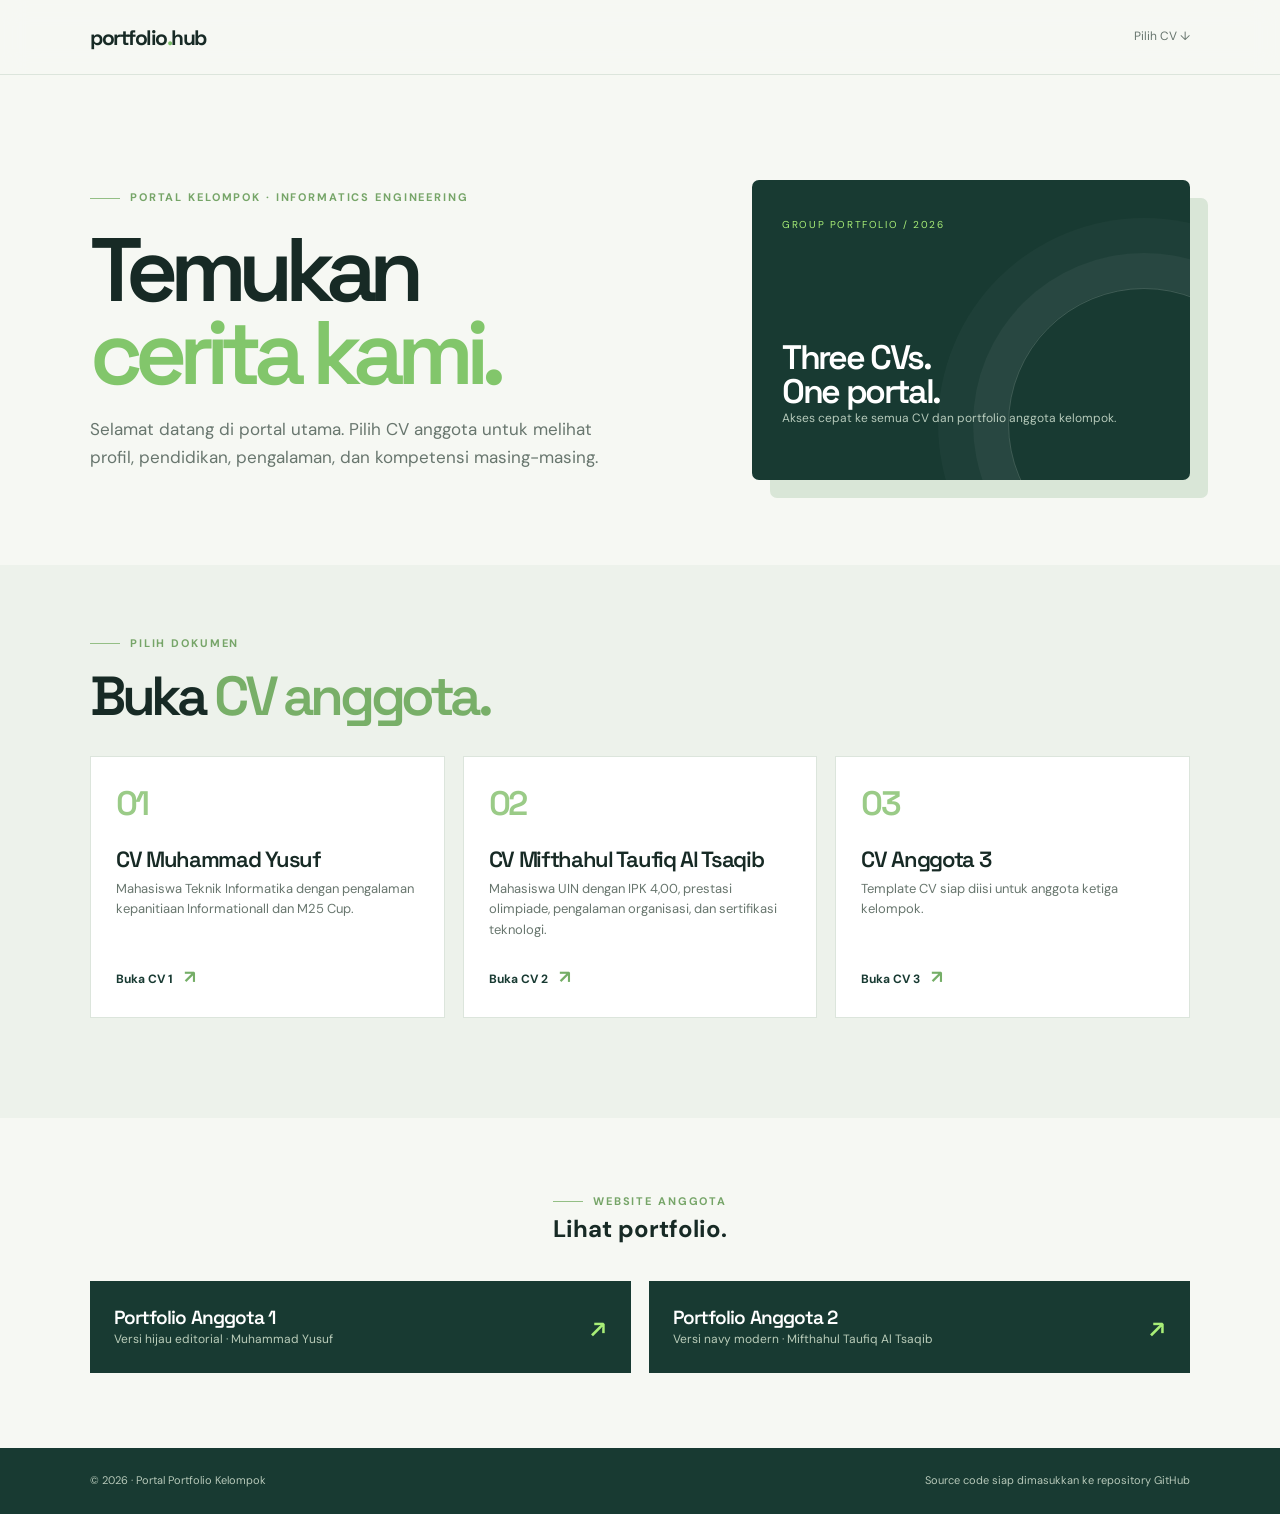
==== index.html @ f795f119 "initial commit" ====
<!DOCTYPE html>
<html lang="id">
<head>
  <meta charset="UTF-8">
  <meta name="viewport" content="width=device-width, initial-scale=1.0">
  <meta name="description" content="Portal portfolio dan CV anggota kelompok.">
  <title>Portfolio Hub | CV & Portfolio</title>
  <link rel="preconnect" href="https://fonts.googleapis.com">
  <link rel="preconnect" href="https://fonts.gstatic.com" crossorigin>
  <link href="https://fonts.googleapis.com/css2?family=DM+Sans:wght@400;500;600;700&family=Space+Grotesk:wght@500;600;700&display=swap" rel="stylesheet">
  <style>
    :root{--ink:#172a25;--muted:#68766e;--paper:#f6f8f3;--deep:#183a32;--lime:#a8ee77;--line:#dce5dc;--orange:#e3a15f}
    *{box-sizing:border-box;margin:0;padding:0}html{scroll-behavior:smooth}body{background:var(--paper);color:var(--ink);font:16px/1.6 "DM Sans",sans-serif}.container{width:min(1100px,calc(100% - 44px));margin:auto}.header{border-bottom:1px solid var(--line);background:#f6f8f3eb;backdrop-filter:blur(12px);position:sticky;top:0;z-index:5}.nav{height:74px;display:flex;align-items:center;justify-content:space-between}.brand{color:var(--ink);font:700 21px "Space Grotesk";letter-spacing:-.07em;text-decoration:none}.brand span{color:#7bbd69}.nav a:not(.brand){color:var(--muted);font-size:12px;text-decoration:none}.hero{padding:105px 0 85px;display:grid;grid-template-columns:1.15fr .85fr;gap:70px;align-items:center}.eyebrow{color:#76a568;text-transform:uppercase;letter-spacing:.17em;font-size:11px;font-weight:700;display:flex;align-items:center;gap:10px}.eyebrow:before{content:"";width:30px;height:1px;background:#94bf85}.hero h1{font:600 clamp(54px,8vw,90px)/.92 "Space Grotesk";letter-spacing:-.09em;margin:22px 0}.hero h1 span{color:#82c66b}.hero-copy>p:last-of-type{max-width:520px;color:var(--muted);font-size:17px}.hero-card{background:var(--deep);color:#fff;padding:30px;border-radius:7px;min-height:300px;box-shadow:18px 18px 0 #d9e6d7;position:relative;overflow:hidden}.hero-card:after{content:"";position:absolute;width:270px;height:270px;border:1px solid #ffffff2b;border-radius:50%;right:-90px;bottom:-80px;box-shadow:0 0 0 35px #ffffff0b,0 0 0 70px #ffffff07}.hero-card small{color:var(--lime);font-size:10px;letter-spacing:.16em}.hero-card h2{font:600 34px/1 "Space Grotesk";letter-spacing:-.07em;margin-top:105px}.hero-card p{color:#b5c9ba;font-size:12px}.section{padding:70px 0 100px;background:#edf2eb}.section-heading{margin-bottom:32px}.section h2{font:600 clamp(35px,5vw,55px)/1 "Space Grotesk";letter-spacing:-.08em;margin-top:16px}.section h2 span{color:#78af68}.portal-grid{display:grid;grid-template-columns:repeat(3,1fr);gap:18px}.portal-card{background:#fff;border:1px solid var(--line);padding:25px;min-height:235px;display:flex;flex-direction:column;justify-content:space-between;transition:.2s}.portal-card:hover{transform:translateY(-5px);box-shadow:0 14px 25px #21372b12}.portal-number{font:600 34px "Space Grotesk";color:#9acb87;letter-spacing:-.08em}.portal-card h3{font:600 22px "Space Grotesk";letter-spacing:-.06em;margin-top:20px}.portal-card p{font-size:13px;color:var(--muted);margin:6px 0 22px}.portal-link{color:var(--deep);font-size:12px;font-weight:700;text-decoration:none}.portal-link span{color:#75ae67;font-size:18px;margin-left:8px}.portfolio-links{padding:75px 0}.portfolio-links .section-heading{text-align:center}.portfolio-links .eyebrow{justify-content:center}.portfolio-list{display:grid;grid-template-columns:1fr 1fr;gap:18px}.portfolio-item{padding:24px;background:var(--deep);color:#fff;text-decoration:none;display:flex;align-items:center;justify-content:space-between}.portfolio-item:hover{background:#255045}.portfolio-item h3{font:600 19px "Space Grotesk";letter-spacing:-.05em}.portfolio-item p{color:#b9ccb9;font-size:12px}.portfolio-item strong{color:var(--lime);font:500 27px "Space Grotesk"}.footer{background:var(--deep);color:#b6c8b9;padding:24px 0;font-size:11px}.footer .container{display:flex;justify-content:space-between;gap:20px}.footer a{color:#fff;text-decoration:none}@media(max-width:720px){.container{width:calc(100% - 34px)}.hero{grid-template-columns:1fr;gap:50px;padding:75px 0}.hero-card{min-height:270px}.portal-grid,.portfolio-list{grid-template-columns:1fr}.footer .container{flex-wrap:wrap}}
  </style>
</head>
<body>
  <header class="header"><nav class="nav container"><a class="brand" href="#home">portfolio<span>.</span>hub</a><a href="#cv">Pilih CV ↓</a></nav></header>
  <main>
    <section id="home" class="hero container">
      <div class="hero-copy"><p class="eyebrow">Portal kelompok · Informatics Engineering</p><h1>Temukan<br /><span>cerita kami.</span></h1><p>Selamat datang di portal utama. Pilih CV anggota untuk melihat profil, pendidikan, pengalaman, dan kompetensi masing-masing.</p></div>
      <div class="hero-card"><small>GROUP PORTFOLIO / 2026</small><h2>Three CVs.<br>One portal.</h2><p>Akses cepat ke semua CV dan portfolio anggota kelompok.</p></div>
    </section>
    <section id="cv" class="section"><div class="container"><div class="section-heading"><p class="eyebrow">Pilih dokumen</p><h2>Buka <span>CV anggota.</span></h2></div><div class="portal-grid">
      <article class="portal-card"><div><div class="portal-number">01</div><h3>CV Muhammad Yusuf</h3><p>Mahasiswa Teknik Informatika dengan pengalaman kepanitiaan Informationall dan M25 Cup.</p></div><a class="portal-link" href="cv-1.html">Buka CV 1 <span>↗</span></a></article>
      <article class="portal-card"><div><div class="portal-number">02</div><h3>CV Mifthahul Taufiq Al Tsaqib</h3><p>Mahasiswa UIN dengan IPK 4,00, prestasi olimpiade, pengalaman organisasi, dan sertifikasi teknologi.</p></div><a class="portal-link" href="cv-2.html">Buka CV 2 <span>↗</span></a></article>
      <article class="portal-card"><div><div class="portal-number">03</div><h3>CV Anggota 3</h3><p>Template CV siap diisi untuk anggota ketiga kelompok.</p></div><a class="portal-link" href="cv-3.html">Buka CV 3 <span>↗</span></a></article>
    </div></div></section>
    <section class="portfolio-links"><div class="container"><div class="section-heading"><p class="eyebrow">Website anggota</p><h2>Lihat <span>portfolio.</span></h2></div><div class="portfolio-list"><a class="portfolio-item" href="portfolio-anggota-1/index.html"><div><h3>Portfolio Anggota 1</h3><p>Versi hijau editorial · Muhammad Yusuf</p></div><strong>↗</strong></a><a class="portfolio-item" href="portfolio-anggota-2/index.html"><div><h3>Portfolio Anggota 2</h3><p>Versi navy modern · Mifthahul Taufiq Al Tsaqib</p></div><strong>↗</strong></a></div></div></section>
  </main>
  <footer class="footer"><div class="container"><span>© 2026 · Portal Portfolio Kelompok</span><span>Source code siap dimasukkan ke repository GitHub</span></div></footer>
</body>
</html>
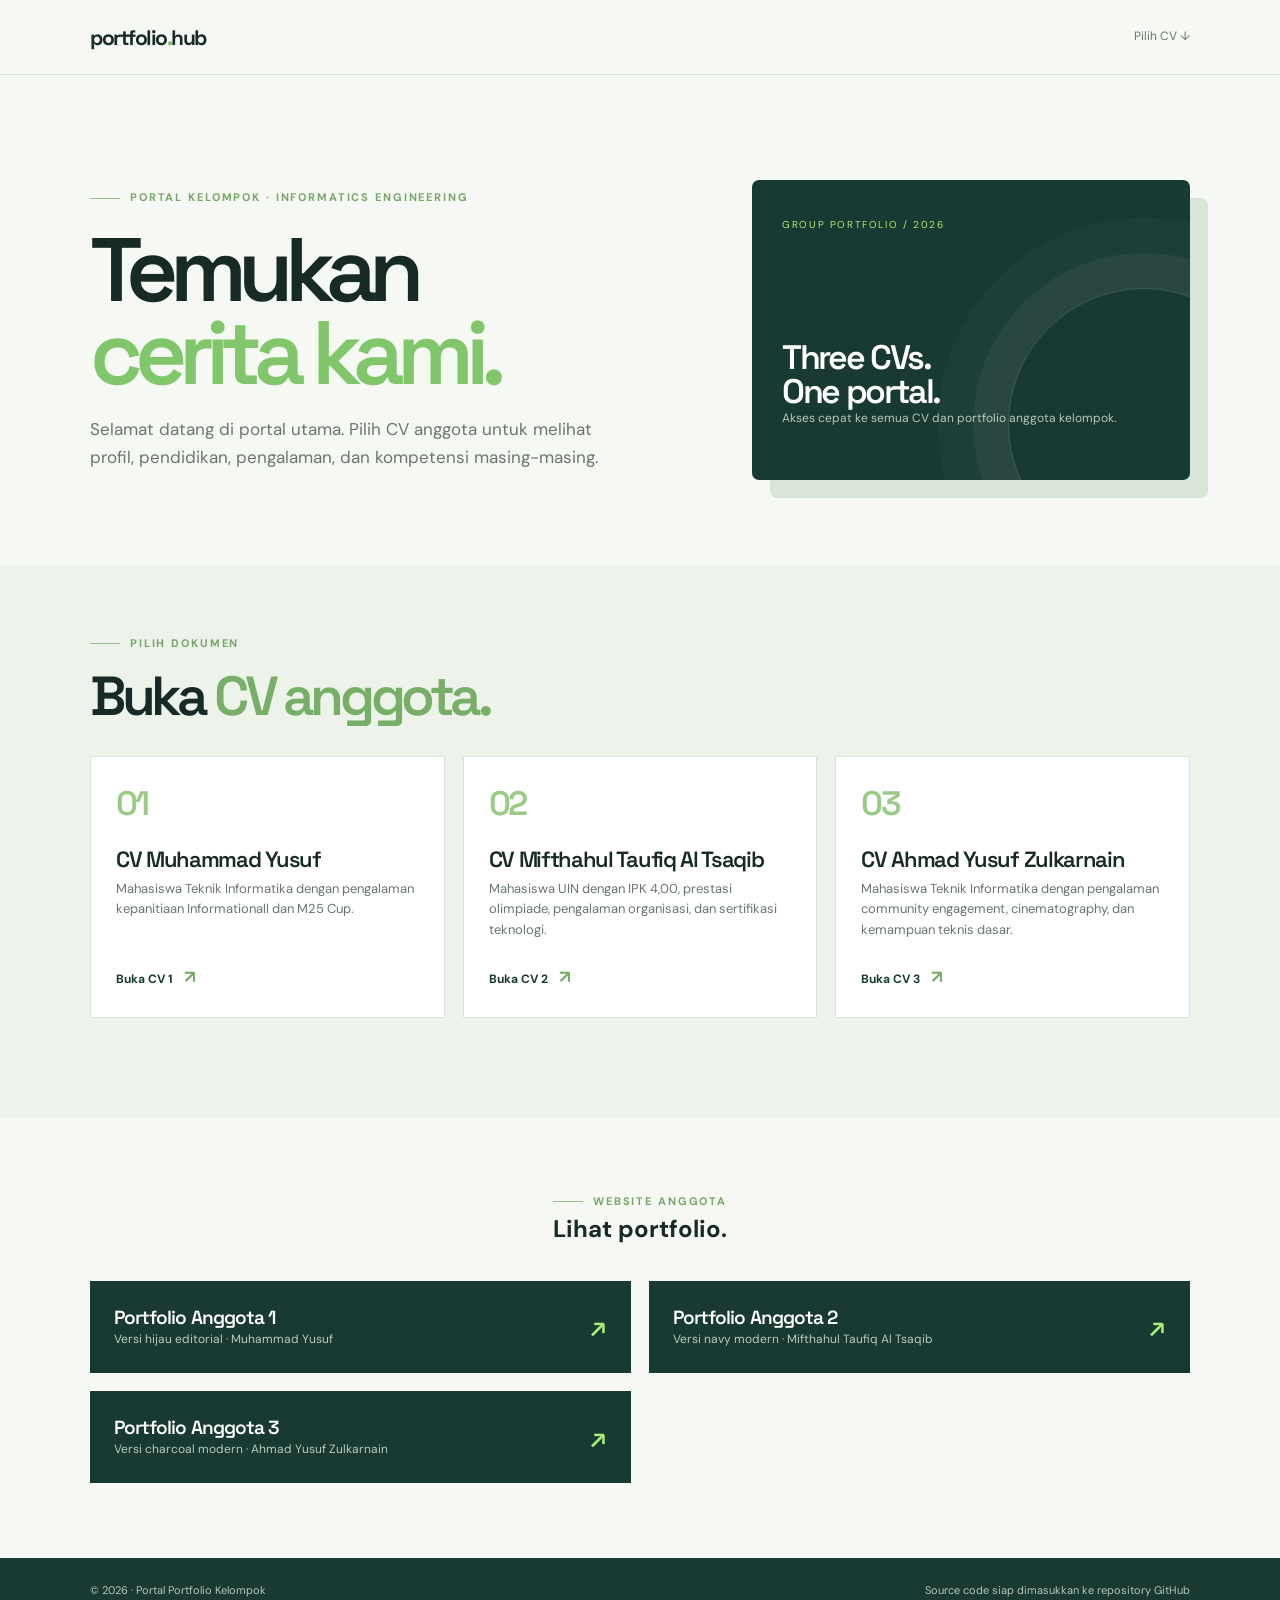
==== commit 03cdfa02: "simpan perubahan cv-3 dan index" ====
--- a/index.html
+++ b/index.html
@@ -23,9 +23,9 @@
     <section id="cv" class="section"><div class="container"><div class="section-heading"><p class="eyebrow">Pilih dokumen</p><h2>Buka <span>CV anggota.</span></h2></div><div class="portal-grid">
       <article class="portal-card"><div><div class="portal-number">01</div><h3>CV Muhammad Yusuf</h3><p>Mahasiswa Teknik Informatika dengan pengalaman kepanitiaan Informationall dan M25 Cup.</p></div><a class="portal-link" href="cv-1.html">Buka CV 1 <span>↗</span></a></article>
       <article class="portal-card"><div><div class="portal-number">02</div><h3>CV Mifthahul Taufiq Al Tsaqib</h3><p>Mahasiswa UIN dengan IPK 4,00, prestasi olimpiade, pengalaman organisasi, dan sertifikasi teknologi.</p></div><a class="portal-link" href="cv-2.html">Buka CV 2 <span>↗</span></a></article>
-      <article class="portal-card"><div><div class="portal-number">03</div><h3>CV Anggota 3</h3><p>Template CV siap diisi untuk anggota ketiga kelompok.</p></div><a class="portal-link" href="cv-3.html">Buka CV 3 <span>↗</span></a></article>
+      <article class="portal-card"><div><div class="portal-number">03</div><h3>CV Ahmad Yusuf Zulkarnain</h3><p>Mahasiswa Teknik Informatika dengan pengalaman community engagement, cinematography, dan kemampuan teknis dasar.</p></div><a class="portal-link" href="cv-3.html">Buka CV 3 <span>↗</span></a></article>
     </div></div></section>
-    <section class="portfolio-links"><div class="container"><div class="section-heading"><p class="eyebrow">Website anggota</p><h2>Lihat <span>portfolio.</span></h2></div><div class="portfolio-list"><a class="portfolio-item" href="portfolio-anggota-1/index.html"><div><h3>Portfolio Anggota 1</h3><p>Versi hijau editorial · Muhammad Yusuf</p></div><strong>↗</strong></a><a class="portfolio-item" href="portfolio-anggota-2/index.html"><div><h3>Portfolio Anggota 2</h3><p>Versi navy modern · Mifthahul Taufiq Al Tsaqib</p></div><strong>↗</strong></a></div></div></section>
+    <section class="portfolio-links"><div class="container"><div class="section-heading"><p class="eyebrow">Website anggota</p><h2>Lihat <span>portfolio.</span></h2></div><div class="portfolio-list"><a class="portfolio-item" href="portfolio-anggota-1/index.html"><div><h3>Portfolio Anggota 1</h3><p>Versi hijau editorial · Muhammad Yusuf</p></div><strong>↗</strong></a><a class="portfolio-item" href="portfolio-anggota-2/index.html"><div><h3>Portfolio Anggota 2</h3><p>Versi navy modern · Mifthahul Taufiq Al Tsaqib</p></div><strong>↗</strong></a><a class="portfolio-item" href="portfolio-anggota-3/index.html"><div><h3>Portfolio Anggota 3</h3><p>Versi charcoal modern · Ahmad Yusuf Zulkarnain</p></div><strong>↗</strong></a></div></div></section>
   </main>
   <footer class="footer"><div class="container"><span>© 2026 · Portal Portfolio Kelompok</span><span>Source code siap dimasukkan ke repository GitHub</span></div></footer>
 </body>
